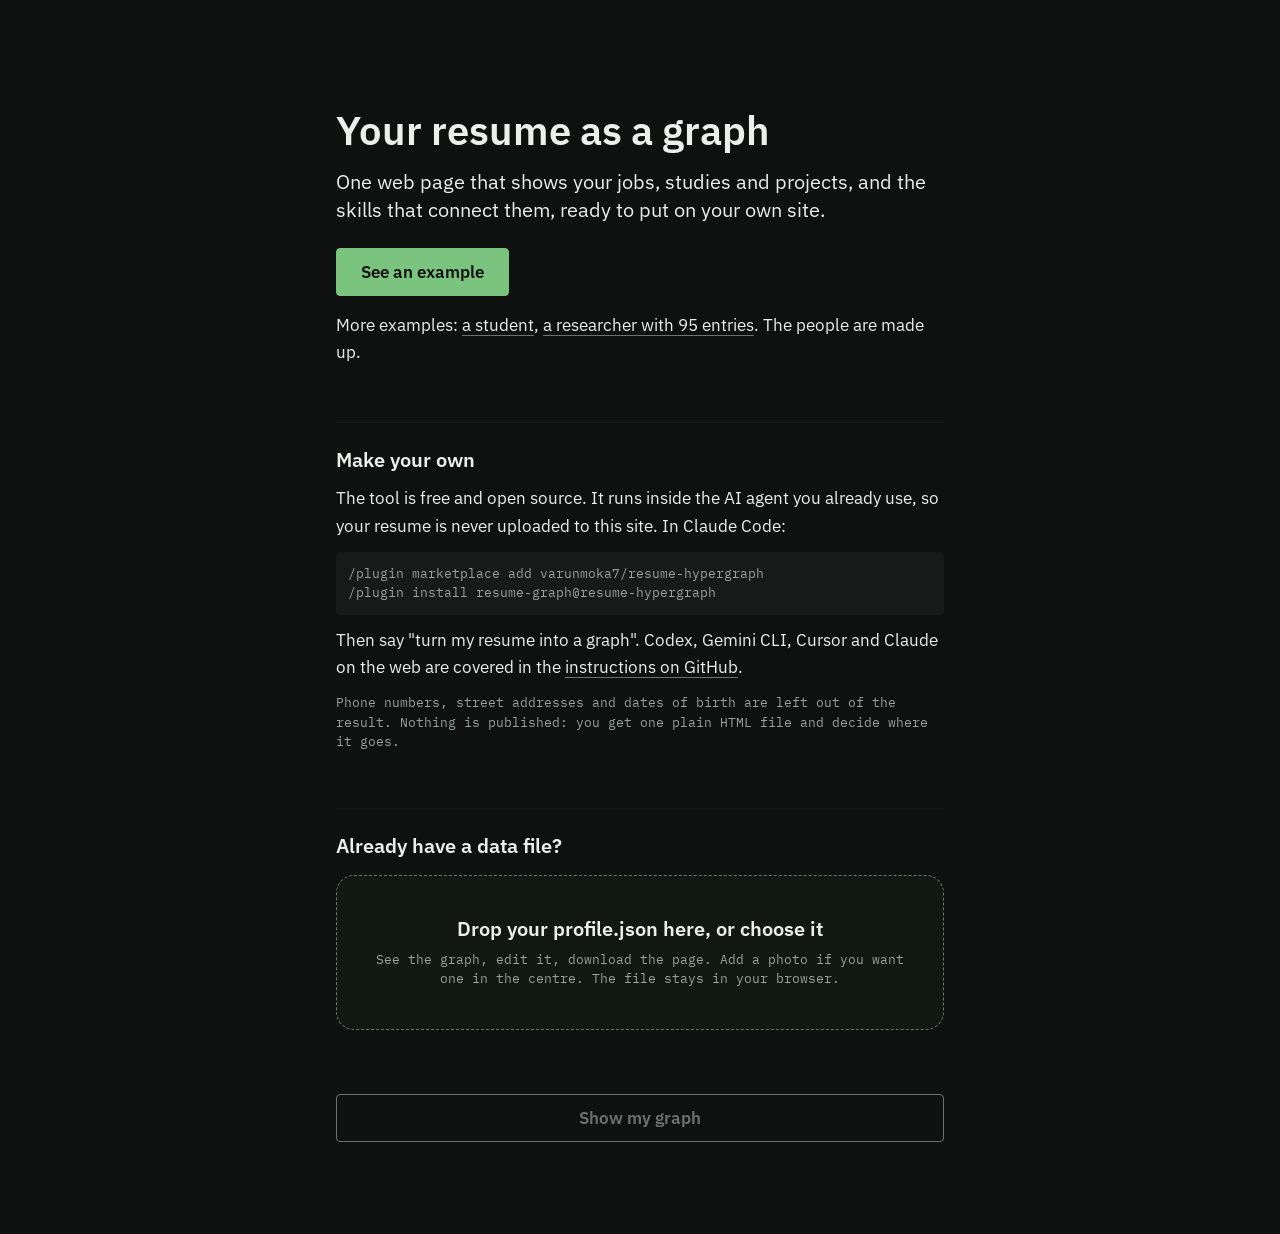
==== index.html @ 77812755 "Front page shows examples and how to run the tool; it no longer pretends to read resumes Co-Authored" ====
<!doctype html>
<html lang="en">
<head>
<meta charset="utf-8">
<meta name="viewport" content="width=device-width, initial-scale=1">
<title>Resume hypergraph</title>
<meta name="description" content="An open-source tool that turns a resume into one web page showing your jobs, studies and projects, and the skills that connect them.">
<meta name="theme-color" content="#0E1110">
<link rel="preconnect" href="https://fonts.googleapis.com">
<link rel="preconnect" href="https://fonts.gstatic.com" crossorigin>
<link rel="stylesheet" href="https://fonts.googleapis.com/css2?family=IBM+Plex+Mono&family=IBM+Plex+Sans:wght@400;600&display=swap">
<style>
:root {
  --bg: #0E1110; --surface: #161B19; --text: #ECEFEC; --muted: #9AA39E; --faint: #6B736F; --moss: #7BC47F; --warn: #E0A77A;
  --sans: "IBM Plex Sans", system-ui, sans-serif; --mono: "IBM Plex Mono", ui-monospace, monospace;
}
* { box-sizing: border-box; }
[hidden] { display: none !important; }
html { background: var(--bg); color-scheme: dark; }
body { margin: 0; background: var(--bg); color: var(--text); font: 400 17px/1.6 var(--sans); -webkit-font-smoothing: antialiased; }
h1, h2, p, ul { margin: 0; }
a { color: inherit; text-decoration-color: var(--faint); text-underline-offset: 4px; }
a:hover { text-decoration-color: var(--moss); }
button { font: inherit; color: inherit; cursor: pointer; }
:focus-visible { outline: 2px solid var(--moss); outline-offset: 2px; }
.mono { font: 400 13px/1.5 var(--mono); color: var(--muted); }

/* the upload screen */
.start { max-width: 640px; margin: 0 auto; padding: 12vh 16px 64px; }
h1 { font: 600 40px/1.1 var(--sans); }
.lede { margin-top: 16px; font-size: 20px; line-height: 1.4; max-width: 32em; }
.drop {
  display: block; margin-top: 40px; padding: 40px 24px; text-align: center; cursor: pointer;
  border: 1px dashed var(--faint); border-radius: 18px; background: rgba(123, 196, 127, .035);
  transition: border-color 120ms linear, background 120ms linear;
}
.drop:hover, .drop.over, .drop:focus-within { border-color: var(--moss); background: rgba(123, 196, 127, .08); }
.drop strong { display: block; font: 600 20px/1.3 var(--sans); }
.drop .mono { display: block; margin-top: 8px; }
.drop input { position: absolute; opacity: 0; width: 1px; height: 1px; }
.files { list-style: none; padding: 0; margin-top: 16px; }
.files li { display: flex; justify-content: space-between; align-items: center; gap: 16px; padding: 8px 0; border-bottom: 1px solid var(--surface); }
.files span { overflow: hidden; text-overflow: ellipsis; white-space: nowrap; }
.files button, .bar button, .bar a, .editor button { background: none; border: 0; padding: 8px 0; font: 400 13px/1.5 var(--mono); color: var(--muted); text-decoration: underline; text-decoration-color: var(--faint); text-underline-offset: 4px; }
.files button:hover, .bar button:hover, .bar a:hover, .editor button:hover { color: var(--moss); }
h2 { font: 600 20px/1.3 var(--sans); }
pre { margin: 0; padding: 12px; overflow-x: auto; border-radius: 4px; background: var(--surface); color: var(--text); }
.more .drop { margin-top: 4px; }
.go {
  display: inline-block; text-decoration: none; margin-top: 24px; padding: 12px 24px; border: 1px solid var(--moss); border-radius: 4px; background: var(--moss); color: var(--bg);
  font: 600 17px/1.3 var(--sans);
}
.go:disabled { background: none; color: var(--faint); border-color: var(--faint); cursor: default; }
.note { margin-top: 16px; }
.note.bad { color: var(--warn); }
.more { margin-top: 56px; padding-top: 24px; border-top: 1px solid var(--surface); display: grid; gap: 12px; }

/* the result screen: a bar over the graph */
.result { position: fixed; inset: 0; display: flex; flex-direction: column; }
.bar { display: flex; flex-wrap: wrap; align-items: center; gap: 4px 24px; padding: 4px 16px; border-bottom: 1px solid var(--faint); background: var(--bg); }
.bar .grow { flex: 1; }
.bar button.main { color: var(--moss); }
.result iframe { flex: 1; width: 100%; border: 0; background: var(--bg); }
.editor { position: fixed; top: 0; right: 0; bottom: 0; width: min(560px, 100vw); z-index: 2; display: flex; flex-direction: column; gap: 8px; padding: 16px; background: var(--bg); border-left: 1px solid var(--faint); }
.editor textarea { flex: 1; width: 100%; resize: none; padding: 12px; border: 1px solid var(--faint); border-radius: 4px; background: var(--surface); color: var(--text); font: 400 13px/1.5 var(--mono); }
.editor div { display: flex; gap: 24px; align-items: center; }
@media (max-width: 719px) { h1 { font-size: 32px; } .lede { font-size: 18px; } .start { padding-top: 48px; } }
</style>
</head>
<body>
<main class="start" id="start">
  <h1>Your resume as a graph</h1>
  <p class="lede">One web page that shows your jobs, studies and projects, and the skills that connect them, ready to put on your own site.</p>
  <a class="go" href="view/">See an example</a>
  <p class="note">More examples: <a href="view/?p=short">a student</a>, <a href="view/?p=long">a researcher with 95 entries</a>. The people are made up.</p>

  <div class="more">
    <h2>Make your own</h2>
    <p>The tool is free and open source. It runs inside the AI agent you already use, so your resume is never uploaded to this site. In Claude Code:</p>
    <pre class="mono">/plugin marketplace add varunmoka7/resume-hypergraph
/plugin install resume-graph@resume-hypergraph</pre>
    <p>Then say "turn my resume into a graph". Codex, Gemini CLI, Cursor and Claude on the web are covered in the <a href="https://github.com/varunmoka7/resume-hypergraph#ways-to-use-it">instructions on GitHub</a>.</p>
    <p class="mono">Phone numbers, street addresses and dates of birth are left out of the result. Nothing is published: you get one plain HTML file and decide where it goes.</p>
  </div>

  <div class="more">
    <h2>Already have a data file?</h2>
    <label class="drop" id="drop">
      <input type="file" id="pick" multiple accept=".json,image/png,image/jpeg,image/webp">
      <strong>Drop your profile.json here, or choose it</strong>
      <span class="mono">See the graph, edit it, download the page. Add a photo if you want one in the centre. The file stays in your browser.</span>
    </label>
    <ul class="files" id="files"></ul>
    <button type="button" class="go" id="go" disabled>Show my graph</button>
    <p class="note mono" id="note" role="status"></p>
  </div>
</main>

<section class="result" id="result" hidden>
  <div class="bar">
    <button type="button" id="again">Start over</button>
    <span class="grow"></span>
    <button type="button" id="edit">Edit the data</button>
    <button type="button" id="save-data">Download the data</button>
    <button type="button" class="main" id="save-page">Download the page</button>
  </div>
  <iframe id="frame" title="Your graph"></iframe>
  <div class="editor" id="editor" hidden>
    <textarea id="json" spellcheck="false" aria-label="The data behind the graph, as JSON"></textarea>
    <div><button type="button" id="apply">Apply</button><button type="button" id="close-edit">Close</button><span class="mono note" id="edit-note" role="status"></span></div>
  </div>
</section>

<script>
(() => {
  const $ = s => document.querySelector(s);
  const KEY = 'resume-hypergraph', MAX_FILES = 6, MAX_BYTES = 8 * 1024 * 1024;
  let files = [], profile = null;

  const say = (text, bad) => { $('#note').textContent = text; $('#note').classList.toggle('bad', !!bad); };
  const isImage = f => f.type.startsWith('image/');
  function listFiles() {
    $('#files').replaceChildren(...files.map((f, i) => {
      const li = document.createElement('li'), name = document.createElement('span'), rm = document.createElement('button');
      name.textContent = f.name + (isImage(f) ? ' (photo)' : '');
      rm.type = 'button'; rm.textContent = 'Remove';
      rm.addEventListener('click', () => { files.splice(i, 1); listFiles(); });
      li.append(name, rm);
      return li;
    }));
    $('#go').disabled = !files.some(f => !isImage(f));
  }
  function add(list) {
    for (const f of list) {
      if (files.length >= MAX_FILES) { say(`At most ${MAX_FILES} files.`, true); break; }
      if (f.size > MAX_BYTES) { say(`${f.name} is larger than 8 MB.`, true); continue; }
      files.push(f);
    }
    listFiles();
  }
  const drop = $('#drop');
  $('#pick').addEventListener('change', e => { say(''); add(e.target.files); e.target.value = ''; });
  ['dragenter', 'dragover'].forEach(t => drop.addEventListener(t, e => { e.preventDefault(); drop.classList.add('over'); }));
  ['dragleave', 'drop'].forEach(t => drop.addEventListener(t, e => { e.preventDefault(); drop.classList.remove('over'); }));
  drop.addEventListener('drop', e => { say(''); add(e.dataTransfer.files); });

  // the photo is shrunk and stored inside the data, so the downloaded page stays one file
  const photoOf = file => new Promise((done, fail) => {
    const img = new Image();
    img.onload = () => {
      const side = Math.min(img.width, img.height), c = document.createElement('canvas');
      c.width = c.height = 400;
      c.getContext('2d').drawImage(img, (img.width - side) / 2, (img.height - side) / 2, side, side, 0, 0, 400, 400);
      URL.revokeObjectURL(img.src);
      done(c.toDataURL('image/jpeg', .85));
    };
    img.onerror = fail;
    img.src = URL.createObjectURL(file);
  });
  const valid = d => d && typeof d.name === 'string' && d.name.trim() && Array.isArray(d.nodes) && d.nodes.length;

  $('#go').addEventListener('click', async () => {
    const docs = files.filter(f => !isImage(f)), photo = files.find(isImage);
    $('#go').disabled = true;
    try {
      if (docs.length !== 1 || !docs[0].name.endsWith('.json')) throw new Error('This page opens one data file (profile.json). To make one from a resume, use the tool as described above.');
      const data = JSON.parse(await docs[0].text());
      if (!valid(data)) throw new Error('That file has no name or no entries, so there is nothing to draw.');
      if (photo) data.photo = await photoOf(photo);
      say('');
      show(data);
    } catch (e) { say(e instanceof SyntaxError ? 'That .json file is not valid JSON.' : e.message, true); }
    $('#go').disabled = false;
  });

  function show(data) {
    profile = data;
    sessionStorage.setItem(KEY, JSON.stringify(profile));
    $('#start').hidden = true; $('#result').hidden = false;
    $('#frame').src = 'view/?p=session&t=' + Date.now() + '#work';
  }
  $('#again').addEventListener('click', () => { $('#result').hidden = true; $('#editor').hidden = true; $('#start').hidden = false; $('#frame').src = 'about:blank'; });

  // ponytail: editing is the raw JSON in a text box. A form per entry comes when people ask for it.
  $('#edit').addEventListener('click', () => { $('#json').value = JSON.stringify(profile, null, 2); $('#edit-note').textContent = ''; $('#editor').hidden = false; $('#json').focus(); });
  $('#close-edit').addEventListener('click', () => { $('#editor').hidden = true; });
  $('#apply').addEventListener('click', () => {
    let data;
    try { data = JSON.parse($('#json').value); } catch (e) { $('#edit-note').textContent = 'Not valid JSON: ' + e.message; return; }
    if (!valid(data)) { $('#edit-note').textContent = 'It needs a name and at least one entry.'; return; }
    $('#edit-note').textContent = 'Applied.';
    show(data);
  });

  const download = (name, text, type) => {
    const a = document.createElement('a');
    a.href = URL.createObjectURL(new Blob([text], { type })); a.download = name;
    a.click();
    setTimeout(() => URL.revokeObjectURL(a.href), 1000);
  };
  const slug = () => profile.name.toLowerCase().replace(/[^a-z0-9]+/g, '-').replace(/^-|-$/g, '') || 'profile';
  $('#save-data').addEventListener('click', () => download(slug() + '.json', JSON.stringify(profile, null, 2), 'application/json'));
  // The page: the viewer's three files and the data folded into one HTML file.
  $('#save-page').addEventListener('click', async () => {
    const [html, css, js] = await Promise.all(['view/index.html', 'view/style.css', 'view/graph.js'].map(u => fetch(u).then(r => r.text())));
    const esc = s => s.replace(/[&<>"]/g, c => ({ '&': '&amp;', '<': '&lt;', '>': '&gt;', '"': '&quot;' }[c]));
    const data = JSON.stringify(profile).replace(/</g, '\\u003c'); // so nothing in the data can close the script tag
    download('index.html', html
      .replace('<title>Profile</title>', () => `<title>${esc(profile.name)}</title>`)
      .replace('<meta name="description" content="">', () => `<meta name="description" content="${esc([profile.name, profile.roleLine].filter(Boolean).join(': '))}">`)
      .replace('<link rel="stylesheet" href="style.css">', () => `<style>${css}</style>`)
      .replace('<script src="graph.js" defer><\/script>', () => `<script>window.PROFILE=${data}<\/script>\n<script>document.addEventListener('DOMContentLoaded',()=>{${js}})<\/script>`), 'text/html');
  });
})();
</script>
</body>
</html>
---- style.css ----
:root {
  --bg: #0E1110;
  --surface: #161B19;
  --text: #ECEFEC;
  --muted: #9AA39E;
  --faint: #6B736F;
  --moss: #7BC47F;
  --moss-dim: #4E7F52;
  --sans: "IBM Plex Sans", system-ui, sans-serif;
  --mono: "IBM Plex Mono", ui-monospace, monospace;
  --gutter: 32px;
  --hover: 120ms linear;
  --slide: 600ms cubic-bezier(.45, 0, .25, 1); /* power2.inOut */
  --portrait: 192px;
}

* { box-sizing: border-box; }
[hidden] { display: none !important; }
html { background: var(--bg); color-scheme: dark; }
body {
  margin: 0; background: var(--bg); color: var(--text);
  font: 400 17px/1.6 var(--sans);
  -webkit-font-smoothing: antialiased;
}
h1, h2, h3, h4, p, ul, ol, dl, figure { margin: 0; }
a { color: inherit; }
button { font: inherit; color: inherit; }
:focus-visible { outline: 2px solid var(--moss); outline-offset: 2px; }
.sr-only {
  position: absolute; width: 1px; height: 1px; padding: 0; margin: -1px;
  overflow: hidden; clip: rect(0 0 0 0); white-space: nowrap; border: 0;
}
.skip-link { position: fixed; left: var(--gutter); top: 12px; z-index: 10; transform: translateY(-200%); background: var(--moss); color: var(--bg); padding: 8px 12px; }
.skip-link:focus-visible { transform: none; }
.meta { font: 400 13px/1.5 var(--mono); color: var(--muted); }
.ext { font-family: var(--mono); font-size: 12px; color: var(--muted); margin-left: 2px; }

/* 1. Landing: the photo (or initials), large, in the centre; name and role line under it */
.landing {
  position: relative; min-height: 100vh; min-height: 100dvh;
  display: flex; flex-direction: column; align-items: center; justify-content: center;
  text-align: center; padding: 64px var(--gutter);
}
.portrait {
  width: var(--portrait); height: var(--portrait); padding: 0; border: 0; background: none;
  border-radius: 50%; cursor: pointer; position: relative;
  outline: 2px solid var(--moss); outline-offset: 4px;
}
.portrait:focus-visible { outline-width: 3px; }
.portrait img {
  display: block; width: 100%; height: 100%; border-radius: 50%; object-fit: cover;
  filter: grayscale(1) sepia(.12); transition: filter 400ms linear;
}
.portrait:hover img, .portrait:focus-visible img { filter: none; }
.portrait .initials {
  display: grid; place-items: center; width: 100%; height: 100%; border-radius: 50%;
  background: var(--surface); font: 600 64px/1 var(--sans); letter-spacing: .02em;
}
h1 { font: 600 40px/1.1 var(--sans); margin-top: 32px; }
.role-line { font: 400 20px/1.4 var(--sans); margin-top: 12px; max-width: 34ch; }
.cue { position: absolute; width: 1px; height: 1px; overflow: hidden; clip-path: inset(50%); white-space: nowrap; } /* read out, not shown: the ring says "click" */
.portrait::after { content: ''; position: absolute; inset: -4px; border-radius: 50%; border: 2px solid var(--moss); animation: ring 2.4s ease-out infinite; pointer-events: none; }
.portrait:hover::after, .portrait:focus-visible::after, .graph-on .portrait::after { animation: none; opacity: 0; }
@keyframes ring { from { transform: scale(1); opacity: .7; } to { transform: scale(1.18); opacity: 0; } }
@media (prefers-reduced-motion: reduce) { .portrait::after { animation: none; opacity: 0; } }
.reveal .next { max-width: 52ch; color: var(--text); }
.reveal .next:empty, .langs:empty { display: none; }

/* 2. The reveal: CV and links */
.reveal { margin-top: 24px; display: flex; flex-direction: column; align-items: center; gap: 24px; }
.actions { display: flex; flex-wrap: wrap; align-items: center; justify-content: center; gap: 12px 24px; }
.js .reveal { opacity: 0; transform: translateY(8px); visibility: hidden; transition: opacity 400ms linear, transform 400ms ease-out, visibility 0s 400ms; }
.js .revealed .reveal { opacity: 1; transform: none; visibility: visible; transition: opacity 400ms linear, transform 400ms ease-out; }
.js .revealed .cue { visibility: hidden; }
html:not(.js) .cue { display: none; }

.links { display: flex; flex-wrap: wrap; align-items: center; justify-content: center; gap: 8px 16px; font-size: 15px; }
.links a {
  display: inline-block; padding: 4px 0;
  text-decoration: underline; text-decoration-color: var(--faint);
  text-decoration-thickness: 1px; text-underline-offset: 4px;
  transition: text-decoration-color var(--hover);
}
.links a:hover { text-decoration-color: var(--moss); }
.cv {
  display: inline-block; font: 400 13px/1.5 var(--mono); color: var(--moss);
  border: 1px solid var(--moss); border-radius: 4px; padding: 8px 16px; text-decoration: none;
  transition: background var(--hover), color var(--hover);
}
.cv:hover, .cv:focus-visible { background: var(--moss); color: var(--bg); }

/* 3. The graph takes the whole screen */
.scene { position: relative; height: 100vh; height: 100dvh; }
.stage {
  position: sticky; top: 0; height: 100vh; height: 100dvh; overflow: hidden;
  background:
    radial-gradient(50% 45% at 50% 42%, #12201A 0%, rgba(18, 32, 26, 0) 100%),
    radial-gradient(30% 30% at 70% 68%, rgba(78, 127, 82, .08) 0%, rgba(78, 127, 82, 0) 100%);
}
.stage .ground { position: absolute; inset: 0; width: 100%; height: 100%; opacity: 0; transition: opacity 2s linear; }
.stage .ground.on { opacity: 1; }
.stage svg { position: absolute; inset: 0; width: 100%; height: 100%; transition: transform var(--slide); transform-origin: 0 0; }
svg text { font-family: var(--mono); font-size: 12px; fill: var(--muted); }
svg .photo-img { filter: grayscale(1) sepia(.12); }
svg .photo-initials { font: 600 26px/1 var(--sans); fill: var(--text); }

.net .nl { stroke: var(--faint); stroke-opacity: .45; }
.net .nl.skill { stroke-dasharray: 2 4; stroke-opacity: 0; }
.net .nl.on { stroke: var(--moss); stroke-opacity: .9; }
.net .nl.dim { stroke-opacity: .06; }
.net .nl.skill.dim { stroke-opacity: 0; }
.net .nn { cursor: pointer; outline: none; transition: opacity 120ms linear; }
.net .nn text { fill: var(--muted); font: 12px/1 var(--mono); pointer-events: none; }
.net .nn.skill text { pointer-events: auto; cursor: pointer; }
.net .nn.exp text { fill: var(--text); font: 600 14px/1 var(--sans); }
.net .nn.skill circle { fill: var(--moss-dim); }
.net .nn.more text { fill: var(--muted); font-weight: 400; }
.net .nn.dim { opacity: .18; }
.net .nn.on text, .net .nn.current text { fill: var(--moss); }
.net .nn:focus-visible text { text-decoration: underline; }
.net .band { opacity: .16; }
.net .band line { stroke: var(--moss); stroke-width: 30; stroke-linecap: round; }
.net .band circle { fill: var(--moss); }
.net .net-area { fill: var(--faint); font: 12px var(--mono); letter-spacing: .08em; text-transform: uppercase; }
.net .net-theme { fill: var(--moss); fill-opacity: .035; stroke: var(--faint); stroke-opacity: .5; stroke-dasharray: 3 5; }
.net .unfolding .nn { transition: none; }

/* 4. Click a node or a skill: the graph moves left, the panel opens on the right */
.panel {
  position: fixed; top: 0; right: 0; bottom: 0; z-index: 5;
  width: min(46vw, 640px); overflow-y: auto; overscroll-behavior: contain;
  background: var(--bg); border-left: 1px solid var(--faint);
  padding: 72px 48px 64px; transform: translateX(100%); transition: transform var(--slide), visibility 0s var(--slide);
  visibility: hidden;
}
.panel-open .panel { transform: none; visibility: visible; transition: transform var(--slide); }
.panel-open .net-area { opacity: 0; }
.panel-close {
  position: absolute; top: 20px; right: 24px; background: none; border: 0; cursor: pointer;
  font: 400 13px/1.5 var(--mono); color: var(--muted); padding: 12px 8px;
  text-decoration: underline; text-decoration-color: var(--faint); text-underline-offset: 4px;
}
.panel-close:hover { color: var(--moss); }
.panel h2 { font: 600 24px/1.25 var(--sans); margin-top: 8px; }
.panel p, .panel li { max-width: 68ch; }
.panel .intro { margin-top: 16px; }
.panel ul.items { padding-left: 18px; margin-top: 8px; }
.panel ul.items li { margin-top: 8px; }
.panel ul.items li::marker { color: var(--faint); }
.panel .theme-roles, .mlist ul { list-style: none; padding: 0; margin-top: 16px; }
.panel .theme-roles li { margin-top: 24px; }
.panel .theme-roles button, .mlist button {
  background: none; border: 0; padding: 4px 0; cursor: pointer; font: 400 17px/1.4 var(--sans); text-align: left;
  text-decoration: underline; text-decoration-color: var(--faint); text-underline-offset: 4px;
}
.panel .theme-roles button:hover, .mlist button:hover { text-decoration-color: var(--moss); }
.tags { list-style: none; padding: 0; display: flex; flex-wrap: wrap; gap: 4px 16px; margin-top: 16px; }
.tag {
  font: 400 14px/1.4 var(--mono); color: var(--muted); background: none; border: 0; cursor: pointer;
  padding: 8px 0; text-decoration: underline; text-decoration-color: var(--faint);
  text-decoration-thickness: 1px; text-underline-offset: 4px; transition: color var(--hover);
}
.tag:hover, .tag:focus-visible { color: var(--moss); text-decoration-color: var(--moss); }
.panel-head { display: flex; align-items: center; gap: 14px; margin-top: 8px; }
.panel-head h2 { margin-top: 0; }
.panel-logo { width: 40px; height: 40px; border-radius: 8px; object-fit: cover; background: #fff; }
.panel .summary, .panel .about { margin-top: 16px; }
.panel h4.sub { font: 600 17px/1.6 var(--sans); margin-top: 24px; }
.panel .uses .use { margin-top: 4px; }
.panel h3.part, .mlist h2 { font: 400 14px/1.5 var(--mono); letter-spacing: .08em; text-transform: uppercase; color: var(--muted); margin-top: 32px; padding-bottom: 8px; border-bottom: 1px solid var(--faint); }
.profile { display: grid; grid-template-columns: 120px minmax(0, 1fr); gap: 8px 16px; margin-top: 16px; }
.profile dt { font: 400 14px/1.6 var(--mono); color: var(--muted); }
.profile dd { margin: 0; overflow-wrap: anywhere; }

/* 5. End: a short contact block (phones only; desktop keeps the links in the top line) */
.contact { max-width: 1200px; margin: 0 auto; padding: 96px var(--gutter); text-align: center; }
.contact h2 { font: 600 24px/1.25 var(--sans); }
.contact .links { margin-top: 16px; }

/* Desktop, with script: the landing and the graph share one screen. The photo click fades the
   landing and glides the photo into the graph; the page itself does not scroll. */
.topline { display: none; }
@media (min-width: 720px) {
  html.js, html.js body { overflow: hidden; height: 100%; }
  .js .landing { height: 100vh; height: 100dvh; }
  .js .landing > :not(.portrait) { transition: opacity 300ms linear; }
  .js .graph-on .landing > :not(.portrait) { opacity: 0; pointer-events: none; }
  .js .portrait { position: relative; z-index: 3; will-change: transform; }
  .js .scene { position: fixed; inset: 0; height: auto; z-index: 2; opacity: 0; visibility: hidden; transition: opacity 400ms linear, visibility 0s 400ms; }
  .js .graph-on .scene { opacity: 1; visibility: visible; transition: opacity 400ms linear; }
  .js .stage { position: absolute; inset: 0; height: auto; outline: none; }
  .js .contact { display: none; }
  .js .topline {
    display: flex; align-items: center; gap: 16px 24px; flex-wrap: wrap;
    position: absolute; top: 20px; left: var(--gutter); right: var(--gutter); z-index: 3;
  }
  .topline-name { font: 600 17px/1.3 var(--sans); }
  .topline .links { justify-content: flex-start; font-size: 14px; }
  .topline .cv { padding: 4px 12px; }
  .js .graph-on .photo-node { cursor: pointer; outline: none; }
  .js .graph-on .portrait img { filter: grayscale(1) sepia(.12); } /* hover colour belongs to the landing only */
  .js .revealed .cue { visibility: visible; } /* desktop keeps the cue: the click opens the graph */
  .js .photo-node:focus-visible circle { stroke-width: 3; }
}

/* Phones: a plain list in place of the graph; the panel slides up from the bottom */
@media (max-width: 719px) {
  :root { --gutter: 16px; --portrait: 152px; }
  body { font-size: 16px; }
  h1 { font-size: 32px; margin-top: 24px; }
  .role-line { font-size: 18px; }
  .portrait .initials { font-size: 48px; }
  .scene, .stage { height: auto; }
  .stage { position: static; overflow: visible; }
  .mlist { padding: 0 var(--gutter) 32px; }
  .mlist li { margin-top: 16px; }
  .mlist button { padding: 12px 0 0; }
  .panel {
    top: auto; left: 0; width: auto; max-height: 78vh; border-left: 0; border-top: 1px solid var(--faint);
    padding: 56px 16px 48px; transform: translateY(100%);
  }
  .panel-close { top: 8px; right: 8px; }
  .panel h2, .contact h2 { font-size: 20px; }
  .links a { padding: 12px 0; }
  .tag { padding: 15px 0; }
}

@media (prefers-reduced-motion: reduce) {
  .stage .ground, .stage svg, .panel, .panel-open .panel, .js .reveal, .js .revealed .reveal, .portrait img { transition: none; }
}
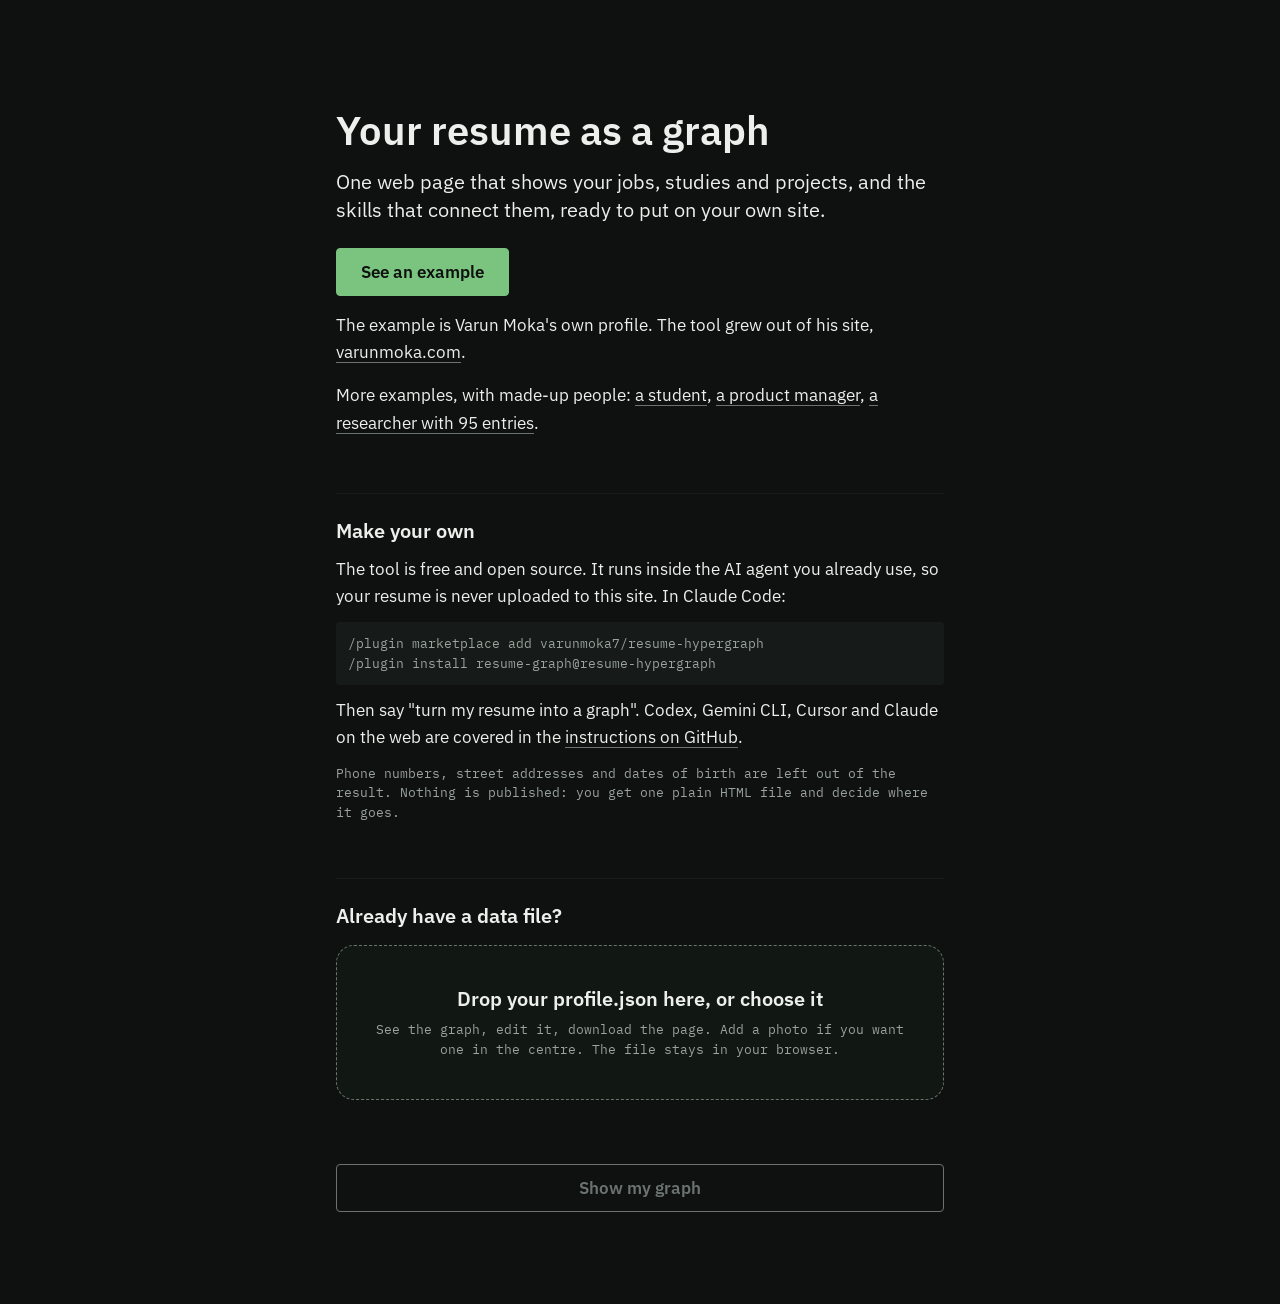
==== commit 7d66ec29: "Main example is Varun Moka's own profile, with a link to varunmoka.com Converted from the data behin" ====
--- a/index.html
+++ b/index.html
@@ -71,8 +71,9 @@
 <main class="start" id="start">
   <h1>Your resume as a graph</h1>
   <p class="lede">One web page that shows your jobs, studies and projects, and the skills that connect them, ready to put on your own site.</p>
-  <a class="go" href="view/">See an example</a>
-  <p class="note">More examples: <a href="view/?p=short">a student</a>, <a href="view/?p=long">a researcher with 95 entries</a>. The people are made up.</p>
+  <a class="go" href="view/?p=varun">See an example</a>
+  <p class="note">The example is Varun Moka's own profile. The tool grew out of his site, <a href="https://varunmoka.com">varunmoka.com</a>.</p>
+  <p class="note">More examples, with made-up people: <a href="view/?p=short">a student</a>, <a href="view/">a product manager</a>, <a href="view/?p=long">a researcher with 95 entries</a>.</p>
 
   <div class="more">
     <h2>Make your own</h2>
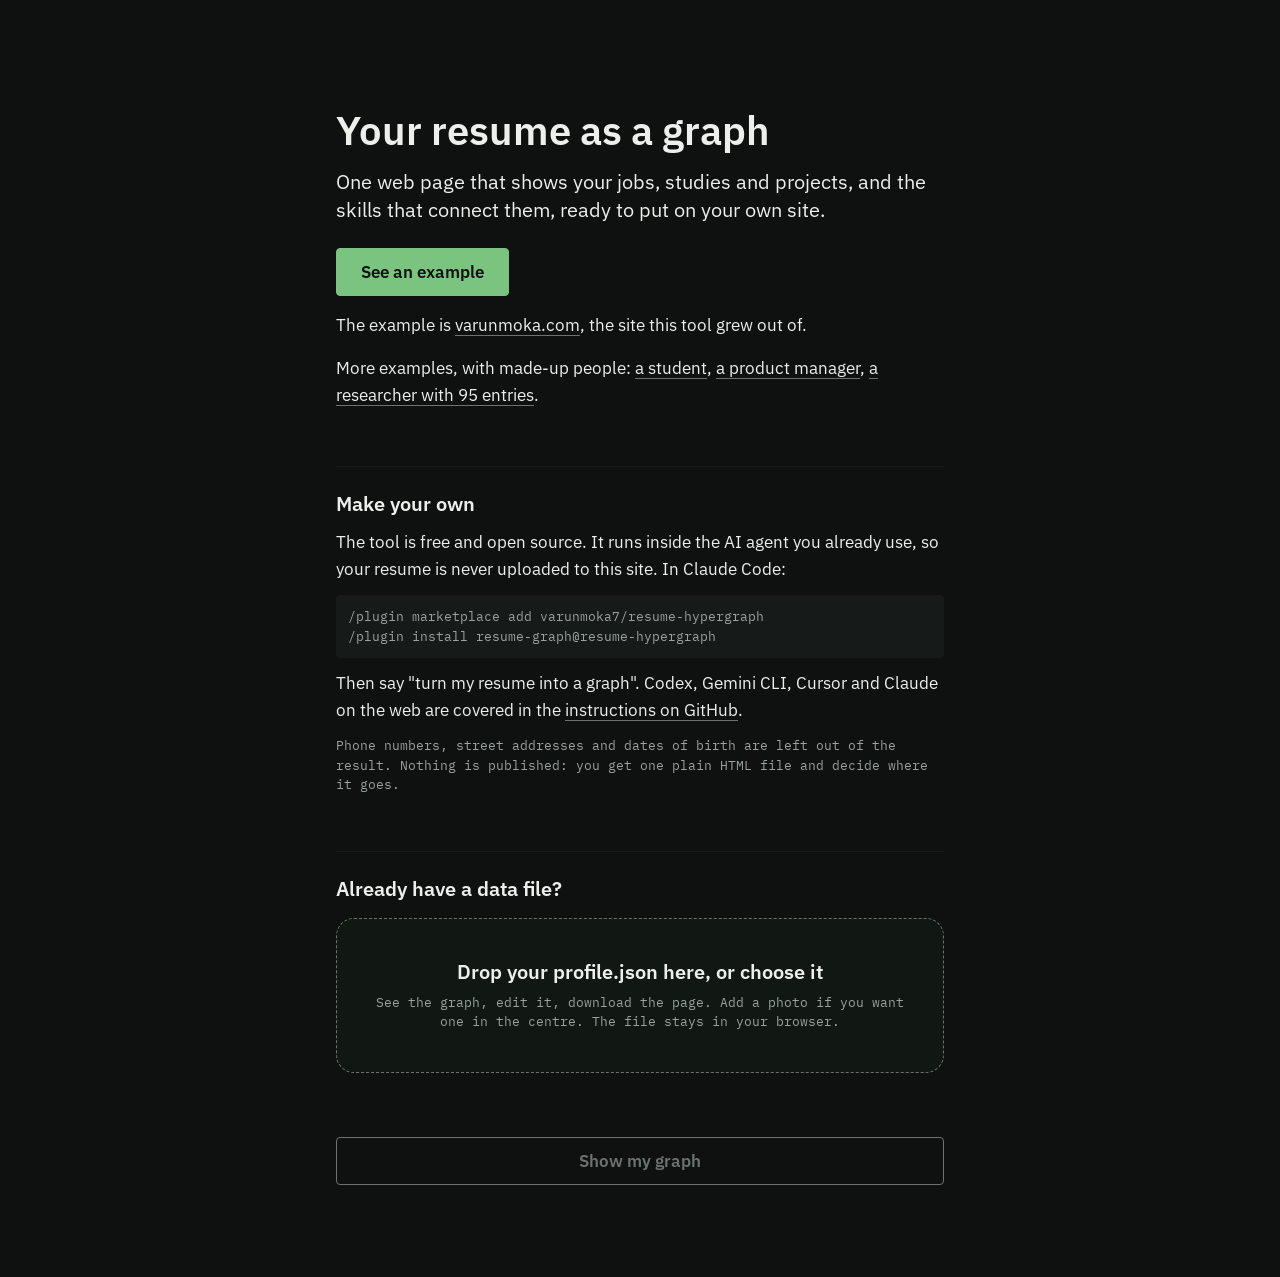
==== commit eb7f25c1: "Example button links to varunmoka.com; drop the copied profile Co-Authored-By: Claude Fable 5.1 <nor" ====
--- a/index.html
+++ b/index.html
@@ -71,8 +71,8 @@
 <main class="start" id="start">
   <h1>Your resume as a graph</h1>
   <p class="lede">One web page that shows your jobs, studies and projects, and the skills that connect them, ready to put on your own site.</p>
-  <a class="go" href="view/?p=varun">See an example</a>
-  <p class="note">The example is Varun Moka's own profile. The tool grew out of his site, <a href="https://varunmoka.com">varunmoka.com</a>.</p>
+  <a class="go" href="https://varunmoka.com">See an example</a>
+  <p class="note">The example is <a href="https://varunmoka.com">varunmoka.com</a>, the site this tool grew out of.</p>
   <p class="note">More examples, with made-up people: <a href="view/?p=short">a student</a>, <a href="view/">a product manager</a>, <a href="view/?p=long">a researcher with 95 entries</a>.</p>
 
   <div class="more">
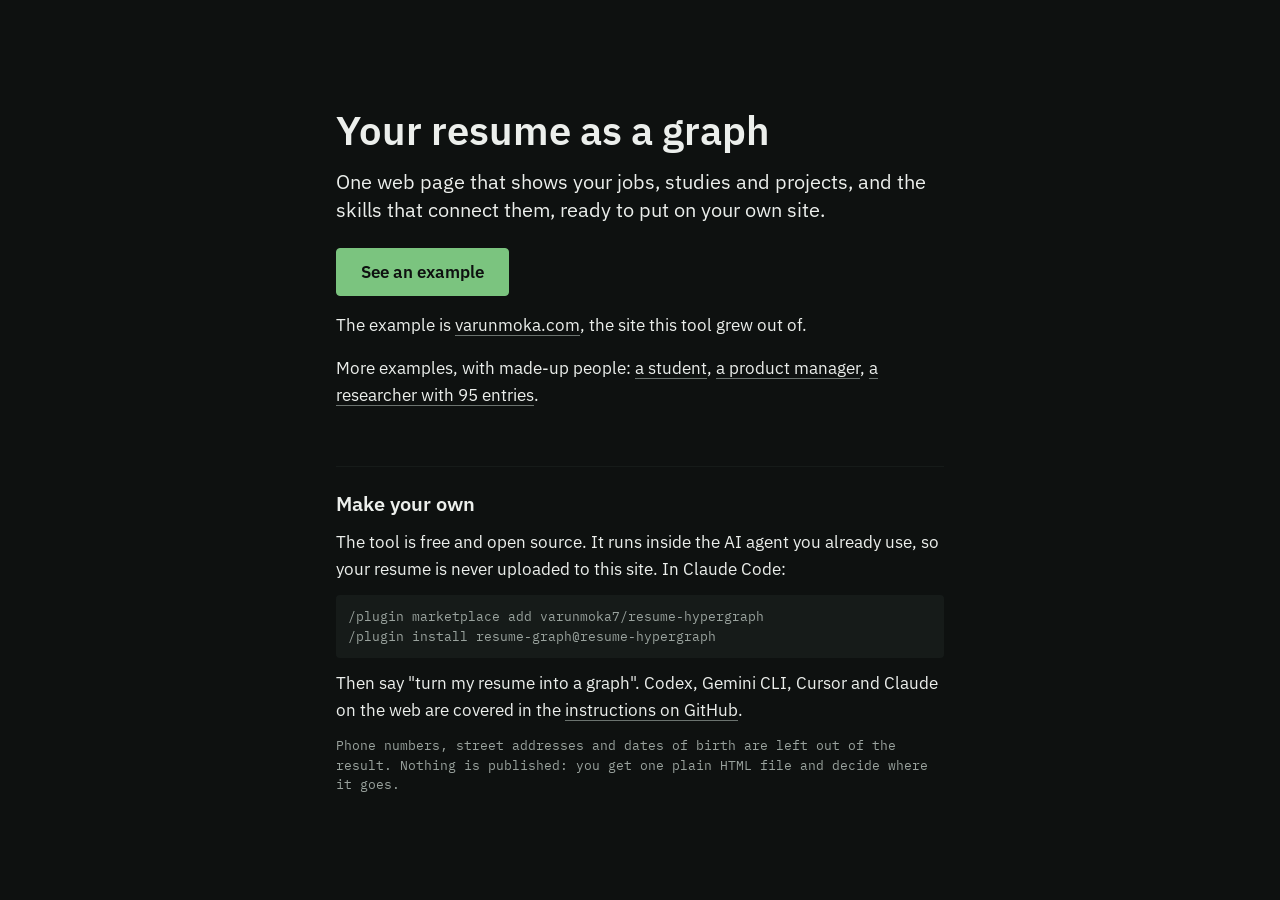
==== commit 368bf1da: "Remove the data-file drop zone from the front page The tool already builds the finished page, so the" ====
--- a/index.html
+++ b/index.html
@@ -11,59 +11,29 @@
 <link rel="stylesheet" href="https://fonts.googleapis.com/css2?family=IBM+Plex+Mono&family=IBM+Plex+Sans:wght@400;600&display=swap">
 <style>
 :root {
-  --bg: #0E1110; --surface: #161B19; --text: #ECEFEC; --muted: #9AA39E; --faint: #6B736F; --moss: #7BC47F; --warn: #E0A77A;
+  --bg: #0E1110; --surface: #161B19; --text: #ECEFEC; --muted: #9AA39E; --faint: #6B736F; --moss: #7BC47F;
   --sans: "IBM Plex Sans", system-ui, sans-serif; --mono: "IBM Plex Mono", ui-monospace, monospace;
 }
 * { box-sizing: border-box; }
-[hidden] { display: none !important; }
 html { background: var(--bg); color-scheme: dark; }
 body { margin: 0; background: var(--bg); color: var(--text); font: 400 17px/1.6 var(--sans); -webkit-font-smoothing: antialiased; }
 h1, h2, p, ul { margin: 0; }
 a { color: inherit; text-decoration-color: var(--faint); text-underline-offset: 4px; }
 a:hover { text-decoration-color: var(--moss); }
-button { font: inherit; color: inherit; cursor: pointer; }
 :focus-visible { outline: 2px solid var(--moss); outline-offset: 2px; }
 .mono { font: 400 13px/1.5 var(--mono); color: var(--muted); }
 
-/* the upload screen */
 .start { max-width: 640px; margin: 0 auto; padding: 12vh 16px 64px; }
 h1 { font: 600 40px/1.1 var(--sans); }
 .lede { margin-top: 16px; font-size: 20px; line-height: 1.4; max-width: 32em; }
-.drop {
-  display: block; margin-top: 40px; padding: 40px 24px; text-align: center; cursor: pointer;
-  border: 1px dashed var(--faint); border-radius: 18px; background: rgba(123, 196, 127, .035);
-  transition: border-color 120ms linear, background 120ms linear;
-}
-.drop:hover, .drop.over, .drop:focus-within { border-color: var(--moss); background: rgba(123, 196, 127, .08); }
-.drop strong { display: block; font: 600 20px/1.3 var(--sans); }
-.drop .mono { display: block; margin-top: 8px; }
-.drop input { position: absolute; opacity: 0; width: 1px; height: 1px; }
-.files { list-style: none; padding: 0; margin-top: 16px; }
-.files li { display: flex; justify-content: space-between; align-items: center; gap: 16px; padding: 8px 0; border-bottom: 1px solid var(--surface); }
-.files span { overflow: hidden; text-overflow: ellipsis; white-space: nowrap; }
-.files button, .bar button, .bar a, .editor button { background: none; border: 0; padding: 8px 0; font: 400 13px/1.5 var(--mono); color: var(--muted); text-decoration: underline; text-decoration-color: var(--faint); text-underline-offset: 4px; }
-.files button:hover, .bar button:hover, .bar a:hover, .editor button:hover { color: var(--moss); }
 h2 { font: 600 20px/1.3 var(--sans); }
 pre { margin: 0; padding: 12px; overflow-x: auto; border-radius: 4px; background: var(--surface); color: var(--text); }
-.more .drop { margin-top: 4px; }
 .go {
   display: inline-block; text-decoration: none; margin-top: 24px; padding: 12px 24px; border: 1px solid var(--moss); border-radius: 4px; background: var(--moss); color: var(--bg);
   font: 600 17px/1.3 var(--sans);
 }
-.go:disabled { background: none; color: var(--faint); border-color: var(--faint); cursor: default; }
 .note { margin-top: 16px; }
-.note.bad { color: var(--warn); }
 .more { margin-top: 56px; padding-top: 24px; border-top: 1px solid var(--surface); display: grid; gap: 12px; }
-
-/* the result screen: a bar over the graph */
-.result { position: fixed; inset: 0; display: flex; flex-direction: column; }
-.bar { display: flex; flex-wrap: wrap; align-items: center; gap: 4px 24px; padding: 4px 16px; border-bottom: 1px solid var(--faint); background: var(--bg); }
-.bar .grow { flex: 1; }
-.bar button.main { color: var(--moss); }
-.result iframe { flex: 1; width: 100%; border: 0; background: var(--bg); }
-.editor { position: fixed; top: 0; right: 0; bottom: 0; width: min(560px, 100vw); z-index: 2; display: flex; flex-direction: column; gap: 8px; padding: 16px; background: var(--bg); border-left: 1px solid var(--faint); }
-.editor textarea { flex: 1; width: 100%; resize: none; padding: 12px; border: 1px solid var(--faint); border-radius: 4px; background: var(--surface); color: var(--text); font: 400 13px/1.5 var(--mono); }
-.editor div { display: flex; gap: 24px; align-items: center; }
 @media (max-width: 719px) { h1 { font-size: 32px; } .lede { font-size: 18px; } .start { padding-top: 48px; } }
 </style>
 </head>
@@ -83,136 +53,6 @@
     <p>Then say "turn my resume into a graph". Codex, Gemini CLI, Cursor and Claude on the web are covered in the <a href="https://github.com/varunmoka7/resume-hypergraph#ways-to-use-it">instructions on GitHub</a>.</p>
     <p class="mono">Phone numbers, street addresses and dates of birth are left out of the result. Nothing is published: you get one plain HTML file and decide where it goes.</p>
   </div>
-
-  <div class="more">
-    <h2>Already have a data file?</h2>
-    <label class="drop" id="drop">
-      <input type="file" id="pick" multiple accept=".json,image/png,image/jpeg,image/webp">
-      <strong>Drop your profile.json here, or choose it</strong>
-      <span class="mono">See the graph, edit it, download the page. Add a photo if you want one in the centre. The file stays in your browser.</span>
-    </label>
-    <ul class="files" id="files"></ul>
-    <button type="button" class="go" id="go" disabled>Show my graph</button>
-    <p class="note mono" id="note" role="status"></p>
-  </div>
 </main>
-
-<section class="result" id="result" hidden>
-  <div class="bar">
-    <button type="button" id="again">Start over</button>
-    <span class="grow"></span>
-    <button type="button" id="edit">Edit the data</button>
-    <button type="button" id="save-data">Download the data</button>
-    <button type="button" class="main" id="save-page">Download the page</button>
-  </div>
-  <iframe id="frame" title="Your graph"></iframe>
-  <div class="editor" id="editor" hidden>
-    <textarea id="json" spellcheck="false" aria-label="The data behind the graph, as JSON"></textarea>
-    <div><button type="button" id="apply">Apply</button><button type="button" id="close-edit">Close</button><span class="mono note" id="edit-note" role="status"></span></div>
-  </div>
-</section>
-
-<script>
-(() => {
-  const $ = s => document.querySelector(s);
-  const KEY = 'resume-hypergraph', MAX_FILES = 6, MAX_BYTES = 8 * 1024 * 1024;
-  let files = [], profile = null;
-
-  const say = (text, bad) => { $('#note').textContent = text; $('#note').classList.toggle('bad', !!bad); };
-  const isImage = f => f.type.startsWith('image/');
-  function listFiles() {
-    $('#files').replaceChildren(...files.map((f, i) => {
-      const li = document.createElement('li'), name = document.createElement('span'), rm = document.createElement('button');
-      name.textContent = f.name + (isImage(f) ? ' (photo)' : '');
-      rm.type = 'button'; rm.textContent = 'Remove';
-      rm.addEventListener('click', () => { files.splice(i, 1); listFiles(); });
-      li.append(name, rm);
-      return li;
-    }));
-    $('#go').disabled = !files.some(f => !isImage(f));
-  }
-  function add(list) {
-    for (const f of list) {
-      if (files.length >= MAX_FILES) { say(`At most ${MAX_FILES} files.`, true); break; }
-      if (f.size > MAX_BYTES) { say(`${f.name} is larger than 8 MB.`, true); continue; }
-      files.push(f);
-    }
-    listFiles();
-  }
-  const drop = $('#drop');
-  $('#pick').addEventListener('change', e => { say(''); add(e.target.files); e.target.value = ''; });
-  ['dragenter', 'dragover'].forEach(t => drop.addEventListener(t, e => { e.preventDefault(); drop.classList.add('over'); }));
-  ['dragleave', 'drop'].forEach(t => drop.addEventListener(t, e => { e.preventDefault(); drop.classList.remove('over'); }));
-  drop.addEventListener('drop', e => { say(''); add(e.dataTransfer.files); });
-
-  // the photo is shrunk and stored inside the data, so the downloaded page stays one file
-  const photoOf = file => new Promise((done, fail) => {
-    const img = new Image();
-    img.onload = () => {
-      const side = Math.min(img.width, img.height), c = document.createElement('canvas');
-      c.width = c.height = 400;
-      c.getContext('2d').drawImage(img, (img.width - side) / 2, (img.height - side) / 2, side, side, 0, 0, 400, 400);
-      URL.revokeObjectURL(img.src);
-      done(c.toDataURL('image/jpeg', .85));
-    };
-    img.onerror = fail;
-    img.src = URL.createObjectURL(file);
-  });
-  const valid = d => d && typeof d.name === 'string' && d.name.trim() && Array.isArray(d.nodes) && d.nodes.length;
-
-  $('#go').addEventListener('click', async () => {
-    const docs = files.filter(f => !isImage(f)), photo = files.find(isImage);
-    $('#go').disabled = true;
-    try {
-      if (docs.length !== 1 || !docs[0].name.endsWith('.json')) throw new Error('This page opens one data file (profile.json). To make one from a resume, use the tool as described above.');
-      const data = JSON.parse(await docs[0].text());
-      if (!valid(data)) throw new Error('That file has no name or no entries, so there is nothing to draw.');
-      if (photo) data.photo = await photoOf(photo);
-      say('');
-      show(data);
-    } catch (e) { say(e instanceof SyntaxError ? 'That .json file is not valid JSON.' : e.message, true); }
-    $('#go').disabled = false;
-  });
-
-  function show(data) {
-    profile = data;
-    sessionStorage.setItem(KEY, JSON.stringify(profile));
-    $('#start').hidden = true; $('#result').hidden = false;
-    $('#frame').src = 'view/?p=session&t=' + Date.now() + '#work';
-  }
-  $('#again').addEventListener('click', () => { $('#result').hidden = true; $('#editor').hidden = true; $('#start').hidden = false; $('#frame').src = 'about:blank'; });
-
-  // ponytail: editing is the raw JSON in a text box. A form per entry comes when people ask for it.
-  $('#edit').addEventListener('click', () => { $('#json').value = JSON.stringify(profile, null, 2); $('#edit-note').textContent = ''; $('#editor').hidden = false; $('#json').focus(); });
-  $('#close-edit').addEventListener('click', () => { $('#editor').hidden = true; });
-  $('#apply').addEventListener('click', () => {
-    let data;
-    try { data = JSON.parse($('#json').value); } catch (e) { $('#edit-note').textContent = 'Not valid JSON: ' + e.message; return; }
-    if (!valid(data)) { $('#edit-note').textContent = 'It needs a name and at least one entry.'; return; }
-    $('#edit-note').textContent = 'Applied.';
-    show(data);
-  });
-
-  const download = (name, text, type) => {
-    const a = document.createElement('a');
-    a.href = URL.createObjectURL(new Blob([text], { type })); a.download = name;
-    a.click();
-    setTimeout(() => URL.revokeObjectURL(a.href), 1000);
-  };
-  const slug = () => profile.name.toLowerCase().replace(/[^a-z0-9]+/g, '-').replace(/^-|-$/g, '') || 'profile';
-  $('#save-data').addEventListener('click', () => download(slug() + '.json', JSON.stringify(profile, null, 2), 'application/json'));
-  // The page: the viewer's three files and the data folded into one HTML file.
-  $('#save-page').addEventListener('click', async () => {
-    const [html, css, js] = await Promise.all(['view/index.html', 'view/style.css', 'view/graph.js'].map(u => fetch(u).then(r => r.text())));
-    const esc = s => s.replace(/[&<>"]/g, c => ({ '&': '&amp;', '<': '&lt;', '>': '&gt;', '"': '&quot;' }[c]));
-    const data = JSON.stringify(profile).replace(/</g, '\\u003c'); // so nothing in the data can close the script tag
-    download('index.html', html
-      .replace('<title>Profile</title>', () => `<title>${esc(profile.name)}</title>`)
-      .replace('<meta name="description" content="">', () => `<meta name="description" content="${esc([profile.name, profile.roleLine].filter(Boolean).join(': '))}">`)
-      .replace('<link rel="stylesheet" href="style.css">', () => `<style>${css}</style>`)
-      .replace('<script src="graph.js" defer><\/script>', () => `<script>window.PROFILE=${data}<\/script>\n<script>document.addEventListener('DOMContentLoaded',()=>{${js}})<\/script>`), 'text/html');
-  });
-})();
-</script>
 </body>
 </html>
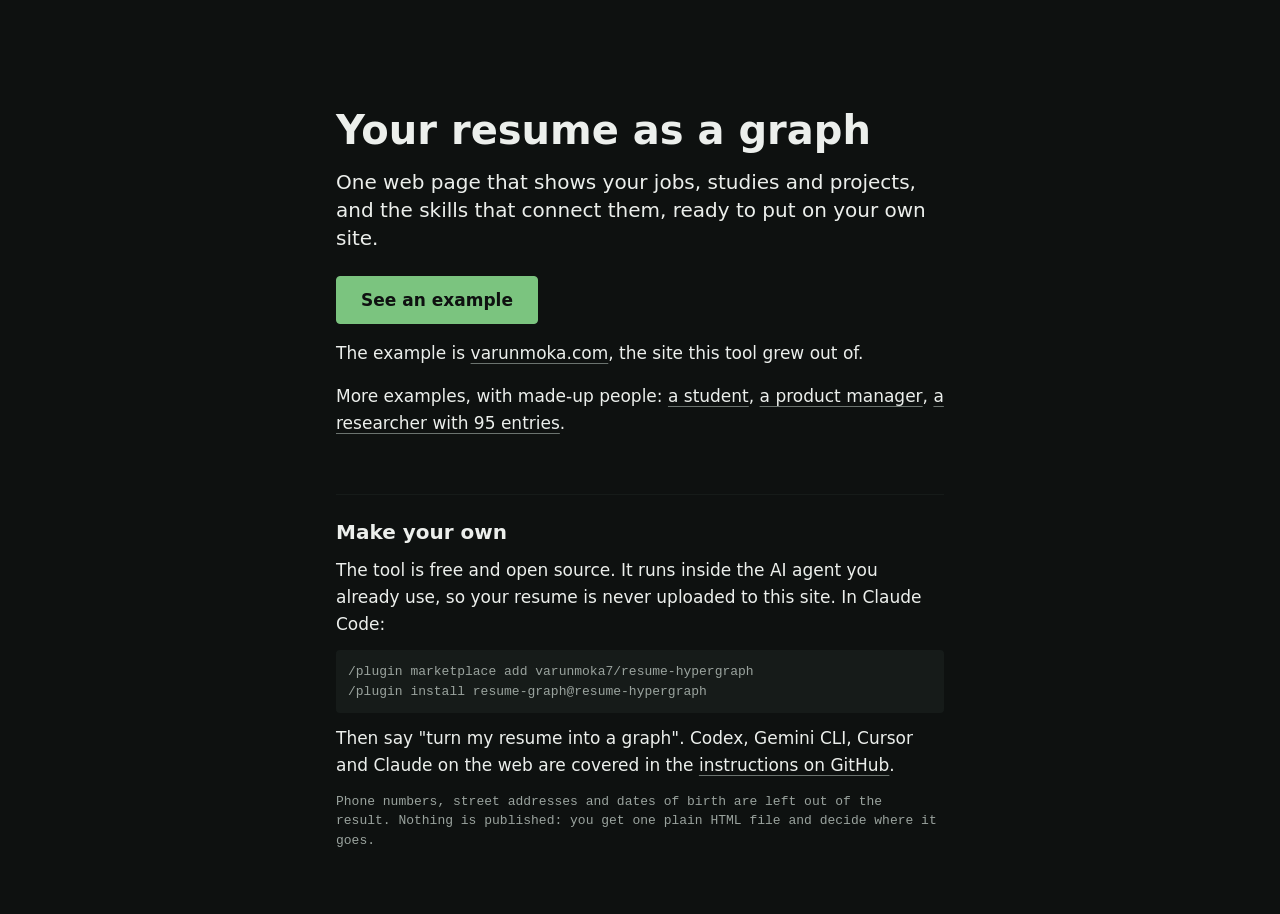
==== commit 8ed2f8b6: "Fonts travel inside the page; nothing loads from Google IBM Plex (SIL Open Font License) sits in vie" ====
--- a/index.html
+++ b/index.html
@@ -6,10 +6,15 @@
 <title>Resume hypergraph</title>
 <meta name="description" content="An open-source tool that turns a resume into one web page showing your jobs, studies and projects, and the skills that connect them.">
 <meta name="theme-color" content="#0E1110">
-<link rel="preconnect" href="https://fonts.googleapis.com">
-<link rel="preconnect" href="https://fonts.gstatic.com" crossorigin>
-<link rel="stylesheet" href="https://fonts.googleapis.com/css2?family=IBM+Plex+Mono&family=IBM+Plex+Sans:wght@400;600&display=swap">
+<meta property="og:type" content="website">
+<meta property="og:url" content="https://resume-hypergraph.vercel.app/">
+<meta property="og:title" content="Resume hypergraph: your resume as a graph">
+<meta property="og:description" content="An open-source tool that turns a resume into one web page showing your jobs, studies and projects, and the skills that connect them.">
+<meta property="og:image" content="https://resume-hypergraph.vercel.app/docs/graph.png">
+<meta name="twitter:card" content="summary_large_image">
 <style>
+@font-face { font-family: "IBM Plex Sans"; font-weight: 400 600; font-display: swap; src: url(view/fonts/plex-sans.woff2) format("woff2"); unicode-range: U+0000-00FF, U+0131, U+0152-0153, U+02BB-02BC, U+02C6, U+02DA, U+02DC, U+0304, U+0308, U+0329, U+2000-206F, U+20AC, U+2122, U+2191, U+2193, U+2212, U+2215, U+FEFF, U+FFFD; }
+@font-face { font-family: "IBM Plex Mono"; font-weight: 400; font-display: swap; src: url(view/fonts/plex-mono.woff2) format("woff2"); unicode-range: U+0000-00FF, U+0131, U+0152-0153, U+02BB-02BC, U+02C6, U+02DA, U+02DC, U+0304, U+0308, U+0329, U+2000-206F, U+20AC, U+2122, U+2191, U+2193, U+2212, U+2215, U+FEFF, U+FFFD; }
 :root {
   --bg: #0E1110; --surface: #161B19; --text: #ECEFEC; --muted: #9AA39E; --faint: #6B736F; --moss: #7BC47F;
   --sans: "IBM Plex Sans", system-ui, sans-serif; --mono: "IBM Plex Mono", ui-monospace, monospace;
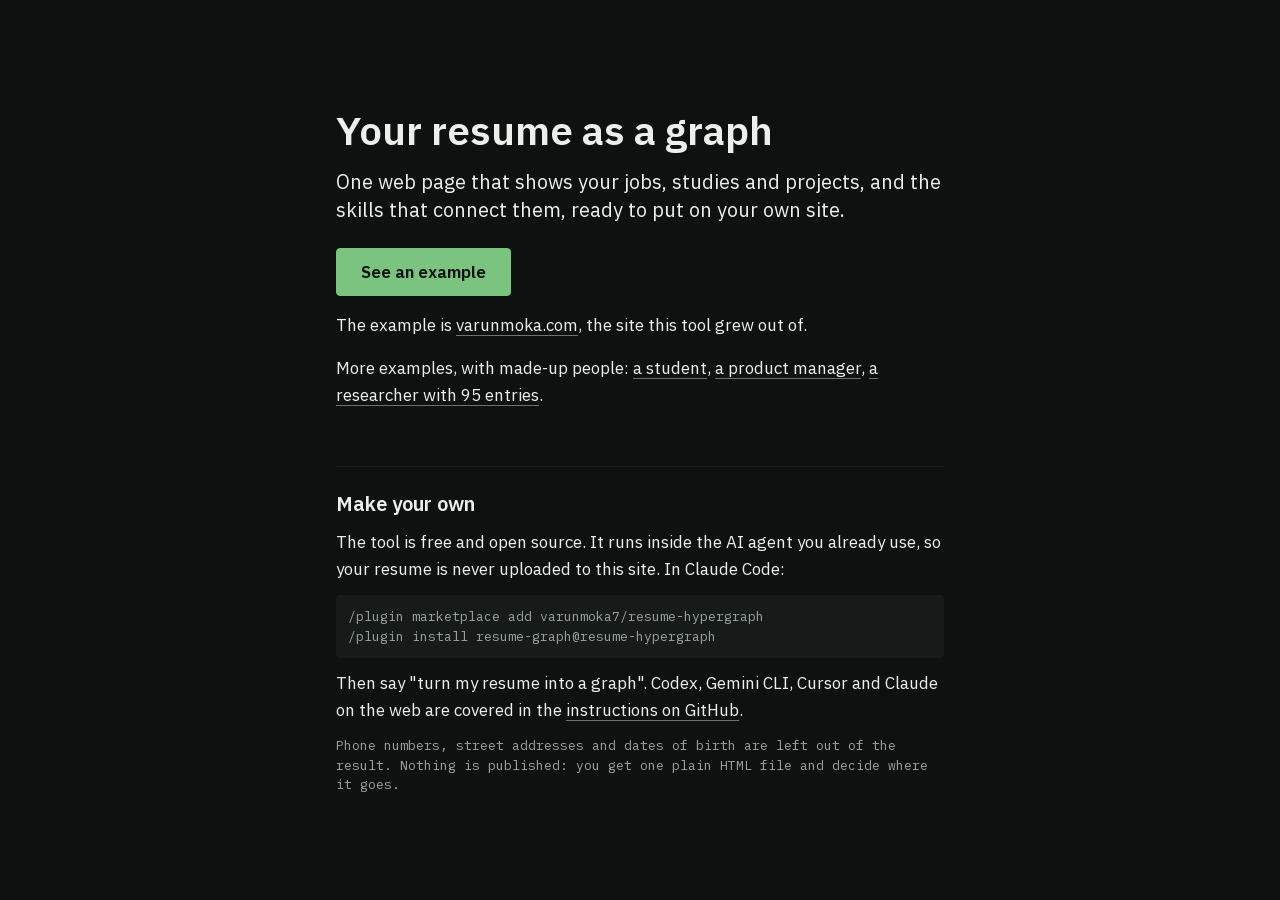
==== commit e4043f58: "Directory checks: fonts as text, icon, no .vercel in ignore file The fonts move from four woff2 file" ====
--- a/index.html
+++ b/index.html
@@ -12,9 +12,8 @@
 <meta property="og:description" content="An open-source tool that turns a resume into one web page showing your jobs, studies and projects, and the skills that connect them.">
 <meta property="og:image" content="https://resume-hypergraph.vercel.app/docs/graph.png">
 <meta name="twitter:card" content="summary_large_image">
+<link rel="stylesheet" href="view/fonts.css">
 <style>
-@font-face { font-family: "IBM Plex Sans"; font-weight: 400 600; font-display: swap; src: url(view/fonts/plex-sans.woff2) format("woff2"); unicode-range: U+0000-00FF, U+0131, U+0152-0153, U+02BB-02BC, U+02C6, U+02DA, U+02DC, U+0304, U+0308, U+0329, U+2000-206F, U+20AC, U+2122, U+2191, U+2193, U+2212, U+2215, U+FEFF, U+FFFD; }
-@font-face { font-family: "IBM Plex Mono"; font-weight: 400; font-display: swap; src: url(view/fonts/plex-mono.woff2) format("woff2"); unicode-range: U+0000-00FF, U+0131, U+0152-0153, U+02BB-02BC, U+02C6, U+02DA, U+02DC, U+0304, U+0308, U+0329, U+2000-206F, U+20AC, U+2122, U+2191, U+2193, U+2212, U+2215, U+FEFF, U+FFFD; }
 :root {
   --bg: #0E1110; --surface: #161B19; --text: #ECEFEC; --muted: #9AA39E; --faint: #6B736F; --moss: #7BC47F;
   --sans: "IBM Plex Sans", system-ui, sans-serif; --mono: "IBM Plex Mono", ui-monospace, monospace;
@@ -55,7 +54,7 @@
     <p>The tool is free and open source. It runs inside the AI agent you already use, so your resume is never uploaded to this site. In Claude Code:</p>
     <pre class="mono">/plugin marketplace add varunmoka7/resume-hypergraph
 /plugin install resume-graph@resume-hypergraph</pre>
-    <p>Then say "turn my resume into a graph". Codex, Gemini CLI, Cursor and Claude on the web are covered in the <a href="https://github.com/varunmoka7/resume-hypergraph#ways-to-use-it">instructions on GitHub</a>.</p>
+    <p>Then say "turn my resume into a graph". Codex, Gemini CLI, Cursor and Claude on the web are covered in the <a href="https://github.com/varunmoka7/resume-hypergraph#other-tools">instructions on GitHub</a>.</p>
     <p class="mono">Phone numbers, street addresses and dates of birth are left out of the result. Nothing is published: you get one plain HTML file and decide where it goes.</p>
   </div>
 </main>
--- a/view/fonts.css
+++ b/view/fonts.css
@@ -0,0 +1,5 @@
+/* IBM Plex, stored as text inside this file so the page loads nothing from another site. Licence: OFL.txt */
+@font-face { font-family: "IBM Plex Sans"; font-weight: 400 600; font-display: swap; src: url([data-uri]) format("woff2"); unicode-range: U+0000-00FF, U+0131, U+0152-0153, U+02BB-02BC, U+02C6, U+02DA, U+02DC, U+0304, U+0308, U+0329, U+2000-206F, U+20AC, U+2122, U+2191, U+2193, U+2212, U+2215, U+FEFF, U+FFFD; }
+@font-face { font-family: "IBM Plex Sans"; font-weight: 400 600; font-display: swap; src: url([data-uri]) format("woff2"); unicode-range: U+0100-02BA, U+02BD-02C5, U+02C7-02CC, U+02CE-02D7, U+02DD-02FF, U+0304, U+0308, U+0329, U+1D00-1DBF, U+1E00-1E9F, U+1EF2-1EFF, U+2020, U+20A0-20AB, U+20AD-20C0, U+2113, U+2C60-2C7F, U+A720-A7FF; }
+@font-face { font-family: "IBM Plex Mono"; font-weight: 400; font-display: swap; src: url([data-uri]) format("woff2"); unicode-range: U+0000-00FF, U+0131, U+0152-0153, U+02BB-02BC, U+02C6, U+02DA, U+02DC, U+0304, U+0308, U+0329, U+2000-206F, U+20AC, U+2122, U+2191, U+2193, U+2212, U+2215, U+FEFF, U+FFFD; }
+@font-face { font-family: "IBM Plex Mono"; font-weight: 400; font-display: swap; src: url([data-uri]) format("woff2"); unicode-range: U+0100-02BA, U+02BD-02C5, U+02C7-02CC, U+02CE-02D7, U+02DD-02FF, U+0304, U+0308, U+0329, U+1D00-1DBF, U+1E00-1E9F, U+1EF2-1EFF, U+2020, U+20A0-20AB, U+20AD-20C0, U+2113, U+2C60-2C7F, U+A720-A7FF; }
